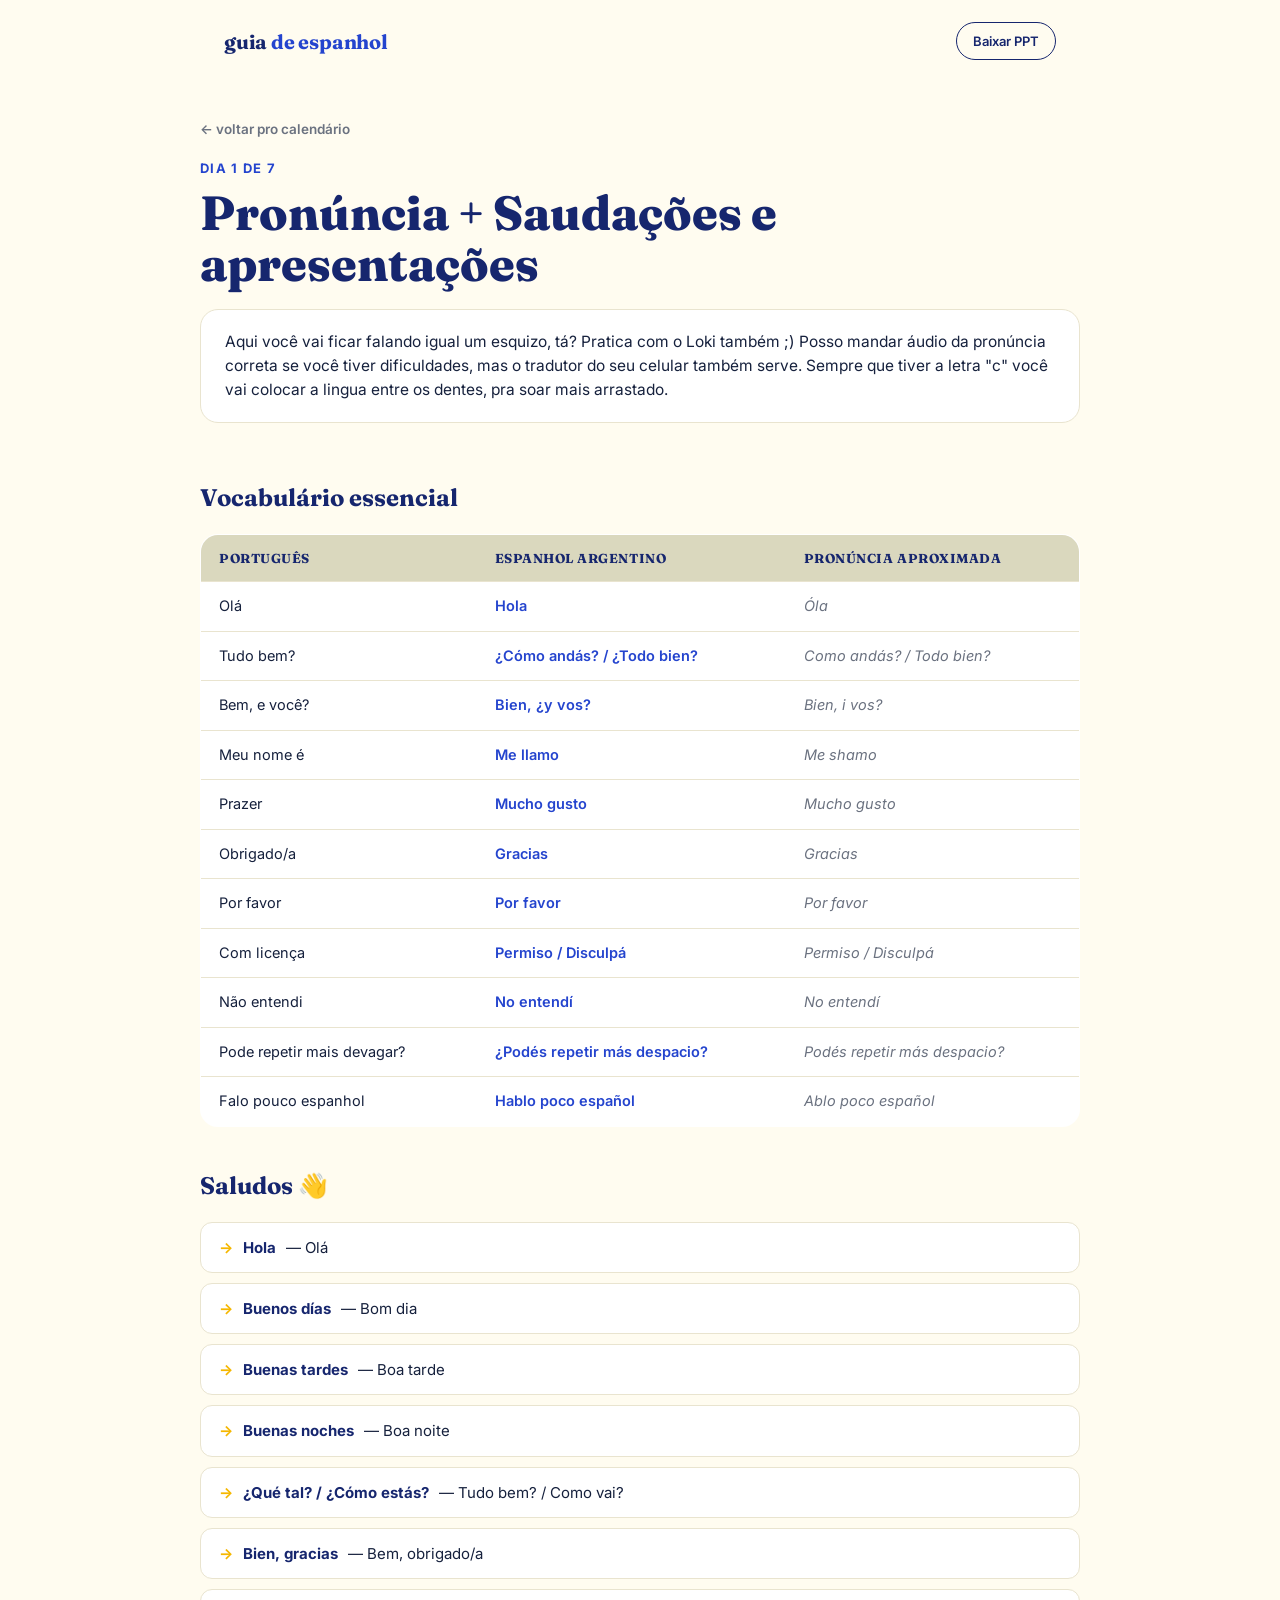
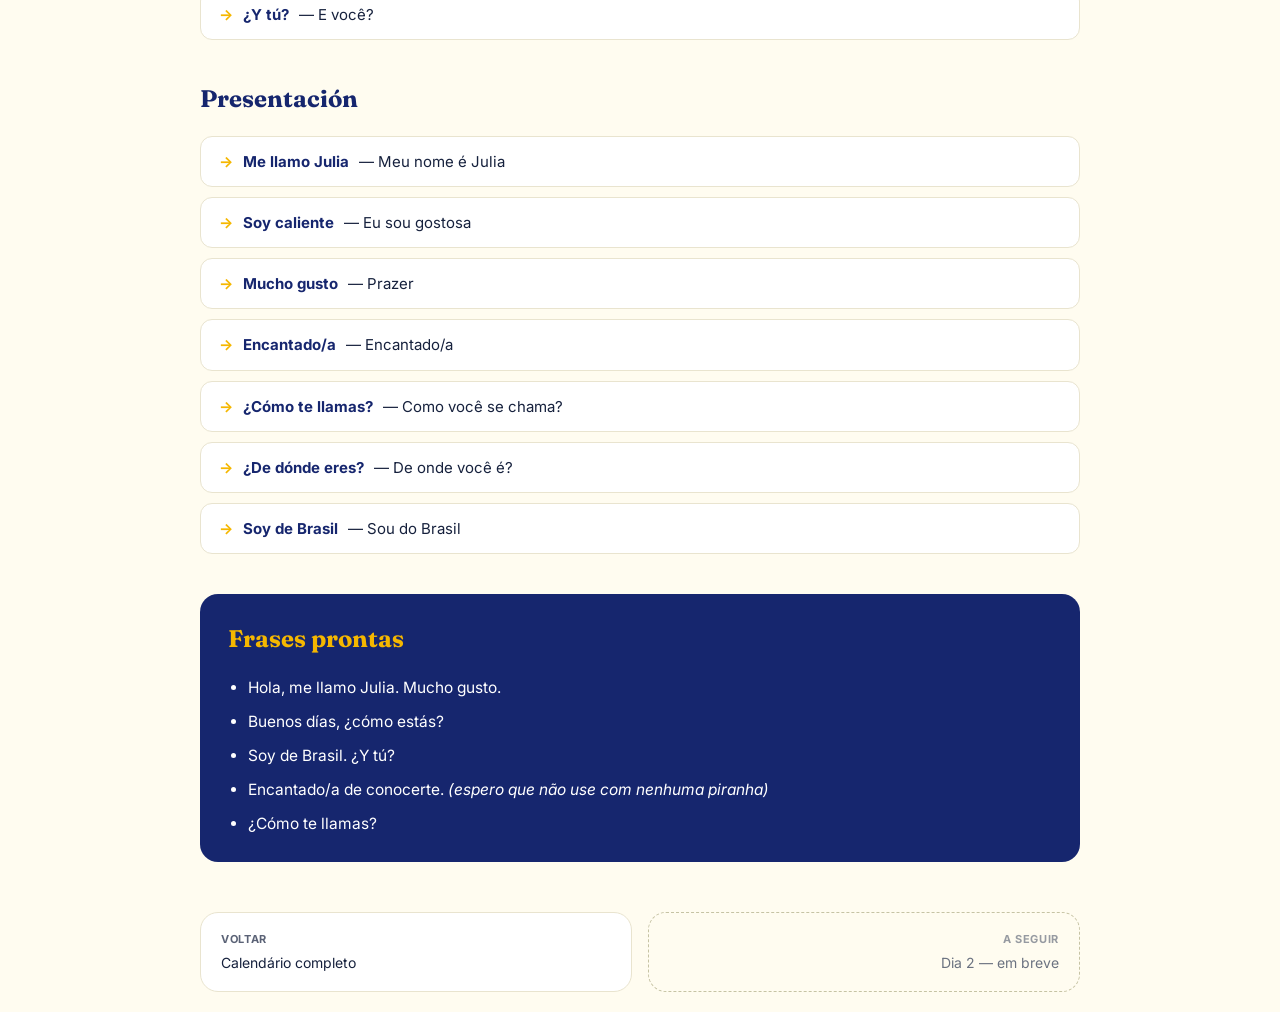
==== dia-1.html @ d3ec05b2 "Add files via upload" ====
<!DOCTYPE html>
<html lang="pt-BR">
<head>
<meta charset="UTF-8">
<meta name="viewport" content="width=device-width, initial-scale=1.0">
<title>Dia 1 — Pronúncia + Saudações | Guia de Espanhol</title>
<link rel="preconnect" href="https://fonts.googleapis.com">
<link rel="preconnect" href="https://fonts.gstatic.com" crossorigin>
<link href="https://fonts.googleapis.com/css2?family=Fraunces:ital,wght@0,400;0,700;0,800;1,600&family=Inter:wght@400;500;600;700&display=swap" rel="stylesheet">
<link rel="stylesheet" href="styles.css">
</head>
<body>

<nav class="nav">
  <a href="index.html" class="nav-logo">guia <span>de espanhol</span></a>
  <a href="assets/parte 1.pdf" class="nav-cta" download>Baixar PPT</a>
</nav>

<header class="wrap day-header">
  <a href="index.html" class="back-link">&larr; voltar pro calendário</a>
  <p class="day-eyebrow">Dia 1 de 7</p>
  <h1>Pronúncia + Saudações e apresentações</h1>
  <div class="day-intro">
    Aqui você vai ficar falando igual um esquizo, tá? Pratica com o Loki também ;)
    Posso mandar áudio da pronúncia correta se você tiver dificuldades, mas o
    tradutor do seu celular também serve. Sempre que tiver a letra "c" você vai colocar a lingua entre os dentes, pra soar mais arrastado.
  </div>
</header>

<section class="wrap block">
  <h2>Vocabulário essencial</h2>
  <table class="vocab">
    <thead>
      <tr><th>Português</th><th>Espanhol argentino</th><th>Pronúncia aproximada</th></tr>
    </thead>
    <tbody>
      <tr><td>Olá</td><td class="es">Hola</td><td class="pron">Óla</td></tr>
      <tr><td>Tudo bem?</td><td class="es">¿Cómo andás? / ¿Todo bien?</td><td class="pron">Como andás? / Todo bien?</td></tr>
      <tr><td>Bem, e você?</td><td class="es">Bien, ¿y vos?</td><td class="pron">Bien, i vos?</td></tr>
      <tr><td>Meu nome é</td><td class="es">Me llamo</td><td class="pron">Me shamo</td></tr>
      <tr><td>Prazer</td><td class="es">Mucho gusto</td><td class="pron">Mucho gusto</td></tr>
      <tr><td>Obrigado/a</td><td class="es">Gracias</td><td class="pron">Gracias</td></tr>
      <tr><td>Por favor</td><td class="es">Por favor</td><td class="pron">Por favor</td></tr>
      <tr><td>Com licença</td><td class="es">Permiso / Disculpá</td><td class="pron">Permiso / Disculpá</td></tr>
      <tr><td>Não entendi</td><td class="es">No entendí</td><td class="pron">No entendí</td></tr>
      <tr><td>Pode repetir mais devagar?</td><td class="es">¿Podés repetir más despacio?</td><td class="pron">Podés repetir más despacio?</td></tr>
      <tr><td>Falo pouco espanhol</td><td class="es">Hablo poco español</td><td class="pron">Ablo poco español</td></tr>
    </tbody>
  </table>
</section>

<section class="wrap block">
  <h2>Saludos 👋</h2>
  <ul class="phrase-list">
    <li><span class="arrow">→</span> <b>Hola</b> — Olá</li>
    <li><span class="arrow">→</span> <b>Buenos días</b> — Bom dia</li>
    <li><span class="arrow">→</span> <b>Buenas tardes</b> — Boa tarde</li>
    <li><span class="arrow">→</span> <b>Buenas noches</b> — Boa noite</li>
    <li><span class="arrow">→</span> <b>¿Qué tal? / ¿Cómo estás?</b> — Tudo bem? / Como vai?</li>
    <li><span class="arrow">→</span> <b>Bien, gracias</b> — Bem, obrigado/a</li>
    <li><span class="arrow">→</span> <b>¿Y tú?</b> — E você?</li>
  </ul>
</section>

<section class="wrap block">
  <h2>Presentación</h2>
  <ul class="phrase-list">
    <li><span class="arrow">→</span> <b>Me llamo Julia</b> — Meu nome é Julia</li>
    <li><span class="arrow">→</span> <b>Soy caliente</b> — Eu sou gostosa</li>
    <li><span class="arrow">→</span> <b>Mucho gusto</b> — Prazer</li>
    <li><span class="arrow">→</span> <b>Encantado/a</b> — Encantado/a</li>
    <li><span class="arrow">→</span> <b>¿Cómo te llamas?</b> — Como você se chama?</li>
    <li><span class="arrow">→</span> <b>¿De dónde eres?</b> — De onde você é?</li>
    <li><span class="arrow">→</span> <b>Soy de Brasil</b> — Sou do Brasil</li>
  </ul>
</section>

<section class="wrap block">
  <div class="callout">
    <h2>Frases prontas</h2>
    <ul>
      <li>Hola, me llamo Julia. Mucho gusto.</li>
      <li>Buenos días, ¿cómo estás?</li>
      <li>Soy de Brasil. ¿Y tú?</li>
      <li>Encantado/a de conocerte. <em>(espero que não use com nenhuma piranha)</em></li>
      <li>¿Cómo te llamas?</li>
    </ul>
  </div>
</section>

<nav class="wrap day-nav">
  <a class="prev" href="index.html"><small>Voltar</small>Calendário completo</a>
  <span class="next"><small>A seguir</small>Dia 2 — em breve</span>
</nav>

</body>
</html>
---- styles.css ----
:root {
  --bg: #FFFCF0;
  --card: #FFFFFF;
  --ink: #16213D;
  --muted: #6B7280;
  --navy: #2444CE;
  --navy-dark: #16266E;
  --sage: #DAD8BE;
  --sage-line: #C6C3A4;
  --gold: #F5B700;
  --line: #E9E4CF;
  --radius: 18px;
}

* { box-sizing: border-box; }

html { scroll-behavior: smooth; }

body {
  margin: 0;
  background: var(--bg);
  color: var(--ink);
  font-family: 'Inter', -apple-system, BlinkMacSystemFont, sans-serif;
  font-size: 16px;
  line-height: 1.55;
  -webkit-font-smoothing: antialiased;
}

a { color: var(--navy); }

.wrap {
  max-width: 880px;
  margin: 0 auto;
  padding: 0 24px;
}

/* ---------- Nav ---------- */
.nav {
  display: flex;
  align-items: center;
  justify-content: space-between;
  padding: 22px 24px;
  max-width: 880px;
  margin: 0 auto;
}
.nav-logo {
  font-family: 'Fraunces', serif;
  font-weight: 700;
  font-size: 20px;
  color: var(--navy-dark);
  text-decoration: none;
  letter-spacing: -0.01em;
}
.nav-logo span { color: var(--navy); }
.nav-cta {
  font-size: 13px;
  font-weight: 600;
  text-decoration: none;
  color: var(--navy-dark);
  border: 1.5px solid var(--navy-dark);
  padding: 8px 16px;
  border-radius: 100px;
  transition: background 0.15s ease, color 0.15s ease;
}
.nav-cta:hover { background: var(--navy-dark); color: #fff; }

/* ---------- Hero ---------- */
.hero {
  padding: 24px 0 12px;
}
.eyebrow {
  font-size: 13px;
  font-weight: 700;
  letter-spacing: 0.14em;
  text-transform: uppercase;
  color: var(--navy);
  margin: 0 0 10px;
}
.hero h1 {
  font-family: 'Fraunces', serif;
  font-weight: 800;
  font-size: clamp(42px, 8vw, 74px);
  line-height: 0.98;
  letter-spacing: -0.01em;
  margin: 0 0 22px;
  color: var(--navy-dark);
}
.hero h1 .thin {
  display: block;
  font-weight: 400;
  font-size: 0.42em;
  letter-spacing: 0.02em;
  color: var(--ink);
  margin-bottom: 2px;
}
.hero-note {
  background: var(--card);
  border: 1px solid var(--line);
  border-radius: var(--radius);
  padding: 22px 26px;
  font-size: 16.5px;
  max-width: none;
  position: relative;
}
.hero-note::before {
  content: "";
  position: absolute;
  left: 26px; top: -10px;
  width: 20px; height: 20px;
  background: var(--gold);
  border-radius: 5px;
  transform: rotate(45deg);
}
.hero-note b { color: var(--navy-dark); }

/* ---------- Section headers ---------- */
.section { padding: 56px 0; }
.section-title {
  font-family: 'Fraunces', serif;
  font-weight: 700;
  font-size: clamp(28px, 4vw, 38px);
  color: var(--navy-dark);
  margin: 0 0 8px;
  letter-spacing: -0.01em;
}
.section-sub {
  color: var(--muted);
  margin: 0 0 32px;
  font-size: 15.5px;
  max-width: 100%;
}

/* ---------- Learn cards ---------- */
.learn-grid {
  display: grid;
  grid-template-columns: 1fr 1fr;
  gap: 16px;
}
.learn-card {
  background: var(--card);
  border: 1px solid var(--line);
  border-radius: var(--radius);
  padding: 24px;
}
.learn-card h3 {
  font-family: 'Fraunces', serif;
  font-size: 19px;
  margin: 0 0 8px;
  color: var(--navy-dark);
}
.learn-card p {
  margin: 0;
  font-size: 14.5px;
  color: var(--muted);
}

/* ---------- Calendar ---------- */
.cal {
  display: flex;
  flex-direction: column;
  gap: 10px;
}
.cal-row {
  display: flex;
  align-items: center;
  gap: 18px;
  padding: 16px 20px;
  border-radius: 100px;
  background: var(--sage);
  border: 1px solid var(--sage-line);
  text-decoration: none;
  color: var(--ink);
  transition: transform 0.12s ease, box-shadow 0.12s ease;
}
.cal-row.active {
  background: var(--navy-dark);
  border-color: var(--navy-dark);
  color: #fff;
}
.cal-row.active:hover {
  transform: translateX(4px);
  box-shadow: 0 6px 18px rgba(22,38,110,0.25);
}
.cal-row.locked {
  opacity: 0.55;
  background: transparent;
  border-style: dashed;
  cursor: default;
}
.cal-day {
  font-family: 'Fraunces', serif;
  font-weight: 700;
  font-size: 14px;
  min-width: 62px;
  padding: 6px 0;
  text-align: center;
  border-radius: 100px;
  background: rgba(255,255,255,0.6);
  color: var(--navy-dark);
}
.cal-row.active .cal-day { background: var(--gold); color: var(--navy-dark); }
.cal-row.locked .cal-day { background: transparent; border: 1px solid var(--sage-line); color: var(--muted); }
.cal-topic { font-size: 15.5px; font-weight: 600; flex: 1; }
.cal-tag {
  font-size: 12px;
  font-weight: 700;
  text-transform: uppercase;
  letter-spacing: 0.06em;
  color: var(--muted);
}
.cal-row.active .cal-tag { color: var(--gold); }

/* ---------- PPT card ---------- */
.ppt-card {
  display: flex;
  align-items: center;
  gap: 24px;
  background: var(--navy-dark);
  border-radius: var(--radius);
  padding: 30px 32px;
  color: #fff;
}
.ppt-icon {
  width: 56px; height: 56px;
  border-radius: 14px;
  background: var(--gold);
  flex: none;
  display: flex; align-items: center; justify-content: center;
  font-family: 'Fraunces', serif;
  font-weight: 800;
  font-size: 20px;
  color: var(--navy-dark);
}
.ppt-body h3 { margin: 0 0 4px; font-family: 'Fraunces', serif; font-size: 20px; }
.ppt-body p { margin: 0; color: #C8D2F2; font-size: 14px; }
.ppt-btn {
  margin-left: auto;
  flex: none;
  background: var(--gold);
  color: var(--navy-dark);
  text-decoration: none;
  font-weight: 700;
  font-size: 14px;
  padding: 12px 22px;
  border-radius: 100px;
  white-space: nowrap;
}
.ppt-btn:hover { background: #ffcc33; }

/* ---------- Footer ---------- */
.footer {
  padding: 40px 0 60px;
  text-align: center;
  color: var(--muted);
  font-size: 13.5px;
}

/* ---------- Day page ---------- */
.day-header { padding: 34px 0 8px; }
.back-link {
  display: inline-flex;
  align-items: center;
  gap: 6px;
  text-decoration: none;
  color: var(--muted);
  font-size: 13.5px;
  font-weight: 600;
  margin-bottom: 18px;
}
.day-eyebrow {
  font-size: 13px;
  font-weight: 700;
  letter-spacing: 0.1em;
  text-transform: uppercase;
  color: var(--navy);
  margin: 0 0 10px;
}
.day-header h1 {
  font-family: 'Fraunces', serif;
  font-weight: 800;
  font-size: clamp(32px, 5.5vw, 48px);
  color: var(--navy-dark);
  margin: 0 0 20px;
  line-height: 1.05;
}
.day-intro {
  background: var(--card);
  border: 1px solid var(--line);
  border-radius: var(--radius);
  padding: 20px 24px;
  font-size: 15.5px;
  margin-bottom: 8px;
}

.block { padding: 40px 0 0; }
.block h2 {
  font-family: 'Fraunces', serif;
  font-size: 24px;
  color: var(--navy-dark);
  margin: 0 0 18px;
}

table.vocab {
  width: 100%;
  border-collapse: collapse;
  background: var(--card);
  border: 1px solid var(--line);
  border-radius: var(--radius);
  overflow: hidden;
}
table.vocab th, table.vocab td {
  text-align: left;
  padding: 13px 18px;
  font-size: 14.5px;
  border-bottom: 1px solid var(--line);
}
table.vocab th {
  background: var(--sage);
  color: var(--navy-dark);
  font-family: 'Fraunces', serif;
  font-weight: 700;
  font-size: 13px;
  text-transform: uppercase;
  letter-spacing: 0.04em;
}
table.vocab tr:last-child td { border-bottom: none; }
table.vocab td.es { color: var(--navy); font-weight: 600; }
table.vocab td.pron { color: var(--muted); font-style: italic; }

ul.phrase-list {
  list-style: none;
  margin: 0; padding: 0;
  display: grid;
  gap: 10px;
}
ul.phrase-list li {
  background: var(--card);
  border: 1px solid var(--line);
  border-radius: 12px;
  padding: 13px 18px;
  font-size: 15px;
  display: flex;
  gap: 10px;
  align-items: baseline;
}
ul.phrase-list b { color: var(--navy-dark); }
ul.phrase-list .arrow { color: var(--gold); font-weight: 700; }

.callout {
  background: var(--navy-dark);
  color: #fff;
  border-radius: var(--radius);
  padding: 26px 28px;
}
.callout h2 { color: var(--gold); }
.callout ul { margin: 0; padding-left: 20px; }
.callout li { margin-bottom: 10px; font-size: 15.5px; }
.callout li:last-child { margin-bottom: 0; }

.day-nav {
  display: flex;
  justify-content: space-between;
  gap: 16px;
  padding: 50px 0 20px;
}
.day-nav a, .day-nav span {
  flex: 1;
  padding: 18px 20px;
  border-radius: var(--radius);
  text-decoration: none;
  font-size: 14px;
}
.day-nav .prev {
  background: var(--card);
  border: 1px solid var(--line);
  color: var(--ink);
}
.day-nav .next {
  background: transparent;
  border: 1px dashed var(--sage-line);
  color: var(--muted);
  text-align: right;
}
.day-nav small { display: block; font-weight: 700; text-transform: uppercase; letter-spacing: 0.06em; font-size: 11px; margin-bottom: 4px; opacity: 0.7; }

@media (max-width: 640px) {
  .learn-grid { grid-template-columns: 1fr; }
  .ppt-card { flex-direction: column; align-items: flex-start; }
  .ppt-btn { margin-left: 0; }
  .cal-row { padding: 14px 16px; gap: 12px; }
  .day-nav { flex-direction: column; }
  .day-nav .next { text-align: left; }
}
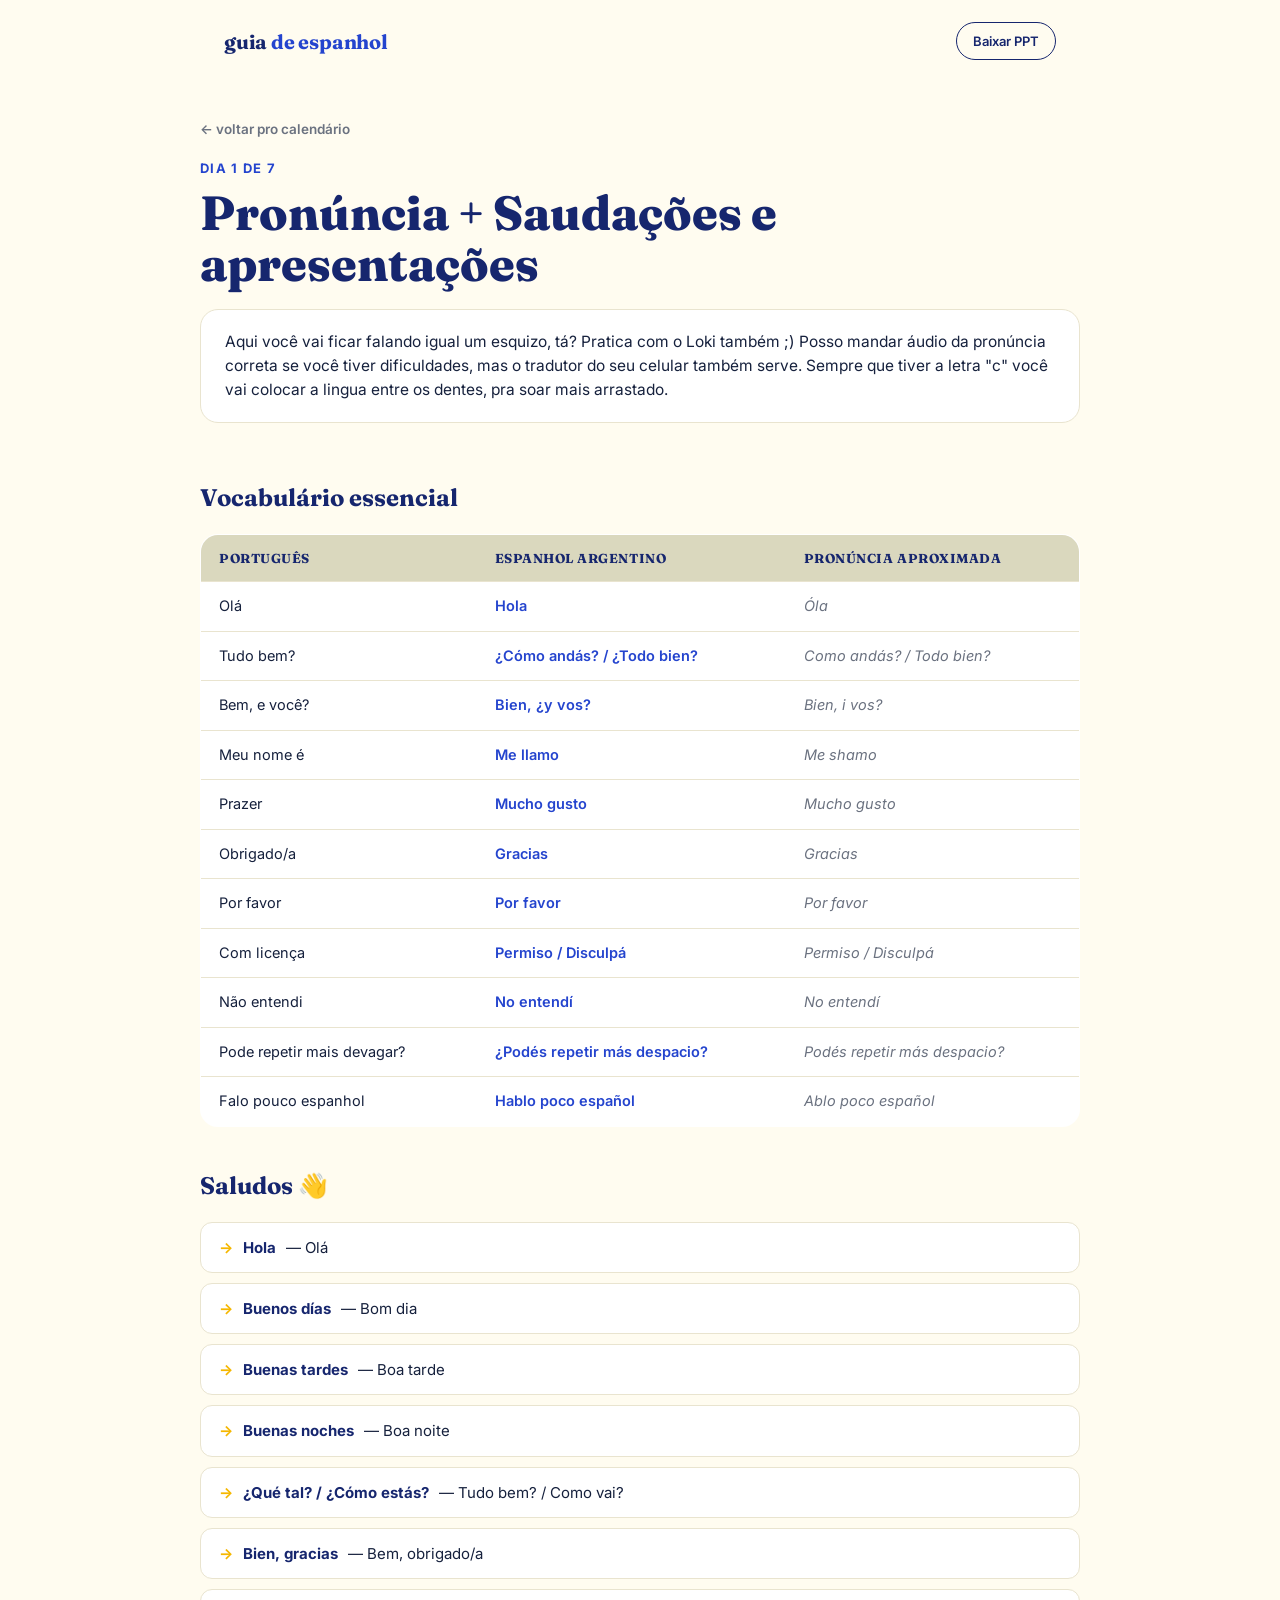
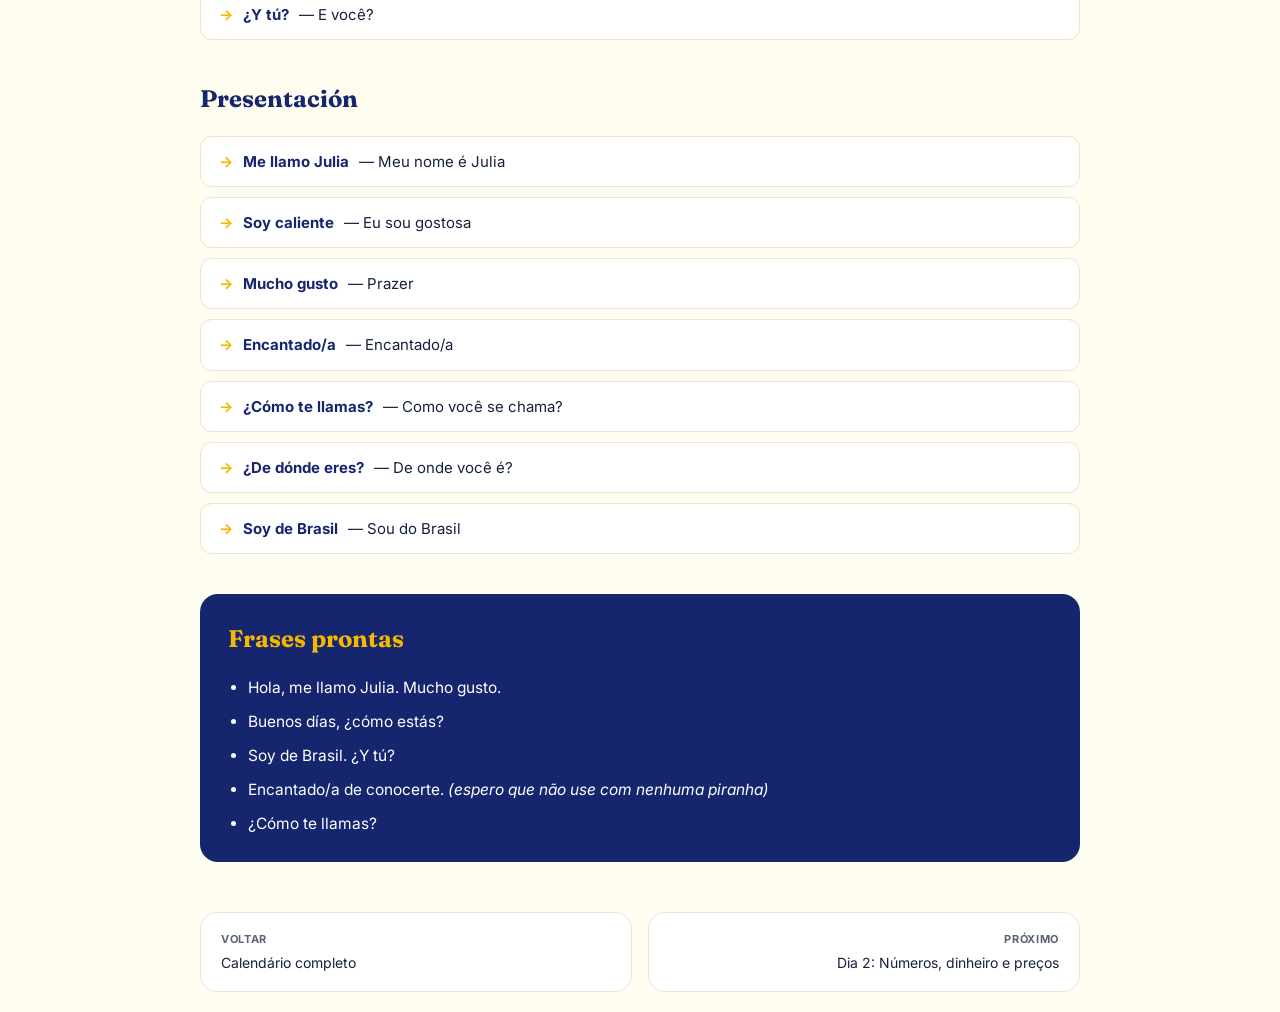
==== commit 7b1bb5bd: "incluindo dia 3" ====
--- a/dia-1.html
+++ b/dia-1.html
@@ -90,7 +90,7 @@
 
 <nav class="wrap day-nav">
   <a class="prev" href="index.html"><small>Voltar</small>Calendário completo</a>
-  <span class="next"><small>A seguir</small>Dia 2 — em breve</span>
+  <a class="next" href="dia-2.html"><small>Próximo</small>Dia 2: Números, dinheiro e preços</a>
 </nav>
 
 </body>
--- a/styles.css
+++ b/styles.css
@@ -158,7 +158,7 @@
 .cal {
   display: flex;
   flex-direction: column;
-  gap: 10px;
+  gap: 20px;
 }
 .cal-row {
   display: flex;
@@ -166,6 +166,7 @@
   gap: 18px;
   padding: 16px 20px;
   border-radius: 100px;
+  margin-bottom: 1px;
   background: var(--sage);
   border: 1px solid var(--sage-line);
   text-decoration: none;
@@ -179,7 +180,7 @@
 }
 .cal-row.active:hover {
   transform: translateX(4px);
-  box-shadow: 0 6px 18px rgba(22,38,110,0.25);
+  box-shadow: 0 6px 16px rgba(22,38,110,0.25);
 }
 .cal-row.locked {
   opacity: 0.55;
@@ -376,14 +377,182 @@
   color: var(--ink);
 }
 .day-nav .next {
-  background: transparent;
-  border: 1px dashed var(--sage-line);
-  color: var(--muted);
+  background: var(--card);
+  border: 1px solid var(--line);
+  color: var(--ink);
   text-align: right;
 }
 .day-nav small { display: block; font-weight: 700; text-transform: uppercase; letter-spacing: 0.06em; font-size: 11px; margin-bottom: 4px; opacity: 0.7; }
 
+
+/* ---------- Number chips ---------- */
+.num-grid {
+  display: flex;
+  flex-wrap: wrap;
+  gap: 10px;
+}
+.num-chip {
+  background: var(--card);
+  border: 1px solid var(--line);
+  border-radius: 12px;
+  padding: 10px 16px;
+  font-size: 14px;
+  display: flex;
+  gap: 8px;
+  align-items: baseline;
+}
+.num-chip b { color: var(--navy-dark); font-family: 'Fraunces', serif; }
+.num-chip span { color: var(--muted); font-size: 13px; }
+
+/* ---------- Video card ---------- */
+.video-card {
+  display: flex;
+  align-items: center;
+  gap: 20px;
+  background: var(--card);
+  border: 1px solid var(--line);
+  border-radius: var(--radius);
+  padding: 22px 26px;
+}
+.video-icon {
+  width: 48px; height: 48px;
+  border-radius: 50%;
+  background: var(--gold);
+  display: flex; align-items: center; justify-content: center;
+  font-size: 16px;
+  color: var(--navy-dark);
+  flex: none;
+}
+.video-body h3 { margin: 0 0 4px; font-family: 'Fraunces', serif; font-size: 17px; color: var(--navy-dark); }
+.video-body p { margin: 0; color: var(--muted); font-size: 13.5px; }
+.video-link {
+  margin-left: auto;
+  flex: none;
+  font-weight: 700;
+  font-size: 13.5px;
+  text-decoration: none;
+  color: var(--navy);
+  border: 1.5px solid var(--navy);
+  padding: 10px 18px;
+  border-radius: 100px;
+}
+.video-link:hover { background: var(--navy); color: #fff; }
+
+/* ---------- Tip list ---------- */
+ul.tip-list {
+  list-style: none;
+  margin: 0; padding: 0;
+  display: flex;
+  flex-direction: column;
+  gap: 14px;
+}
+ul.tip-list li {
+  display: flex;
+  gap: 16px;
+  background: var(--card);
+  border: 1px solid var(--line);
+  border-radius: 14px;
+  padding: 18px 20px;
+}
+.tip-num {
+  font-family: 'Fraunces', serif;
+  font-weight: 700;
+  font-size: 15px;
+  min-width: 34px; height: 34px;
+  border-radius: 50%;
+  background: var(--sage);
+  color: var(--navy-dark);
+  display: flex; align-items: center; justify-content: center;
+  flex: none;
+}
+.tip-body h4 { margin: 0 0 6px; font-size: 15.5px; color: var(--navy-dark); font-family: 'Fraunces', serif; }
+.tip-body p { margin: 0 0 8px; font-size: 14px; color: var(--muted); }
+.tip-body p:last-child { margin-bottom: 0; }
+.tip-body ul { margin: 6px 0 0; padding-left: 18px; color: var(--muted); font-size: 13.5px; }
+.tip-body ul li { margin-bottom: 3px; }
+
+
+/* ---------- Mini note ---------- */
+.mini-note {
+  background: var(--card);
+  border: 1px solid var(--line);
+  border-left: 4px solid var(--gold);
+  border-radius: 12px;
+  padding: 14px 18px;
+  font-size: 14px;
+  color: var(--ink);
+}
+.mini-note b { color: var(--navy-dark); }
+
+/* ---------- Numbered steps ---------- */
+ol.steps {
+  list-style: none;
+  margin: 0; padding: 0;
+  display: flex;
+  flex-direction: column;
+  gap: 10px;
+  counter-reset: step;
+}
+ol.steps li {
+  display: flex;
+  gap: 14px;
+  align-items: center;
+  background: var(--card);
+  border: 1px solid var(--line);
+  border-radius: 12px;
+  padding: 12px 16px;
+  font-size: 14.5px;
+}
+ol.steps li::before {
+  counter-increment: step;
+  content: counter(step);
+  font-family: 'Fraunces', serif;
+  font-weight: 700;
+  min-width: 28px; height: 28px;
+  border-radius: 50%;
+  background: var(--sage);
+  color: var(--navy-dark);
+  display: flex; align-items: center; justify-content: center;
+  flex: none;
+  font-size: 13px;
+}
+
+/* ---------- Resource / link list ---------- */
+ul.resource-list {
+  list-style: none;
+  margin: 0; padding: 0;
+  display: flex;
+  flex-direction: column;
+  gap: 12px;
+}
+ul.resource-list li {
+  background: var(--card);
+  border: 1px solid var(--line);
+  border-radius: 14px;
+  padding: 16px 20px;
+}
+ul.resource-list h4 { margin: 0 0 4px; font-family: 'Fraunces', serif; font-size: 15px; color: var(--navy-dark); }
+ul.resource-list p { margin: 0 0 8px; font-size: 13.5px; color: var(--muted); }
+ul.resource-list a { font-size: 13px; font-weight: 700; text-decoration: none; color: var(--navy); }
+ul.resource-list a:hover { text-decoration: underline; }
+
+/* ---------- Embedded map ---------- */
+.map-embed {
+  width: 100%;
+  aspect-ratio: 4 / 3;
+  border: 1px solid var(--line);
+  border-radius: var(--radius);
+  overflow: hidden;
+}
+.map-embed iframe {
+  width: 100%;
+  height: 100%;
+  border: 0;
+  display: block;
+}
+
 @media (max-width: 640px) {
+  .map-embed { aspect-ratio: 3 / 4; }
   .learn-grid { grid-template-columns: 1fr; }
   .ppt-card { flex-direction: column; align-items: flex-start; }
   .ppt-btn { margin-left: 0; }
